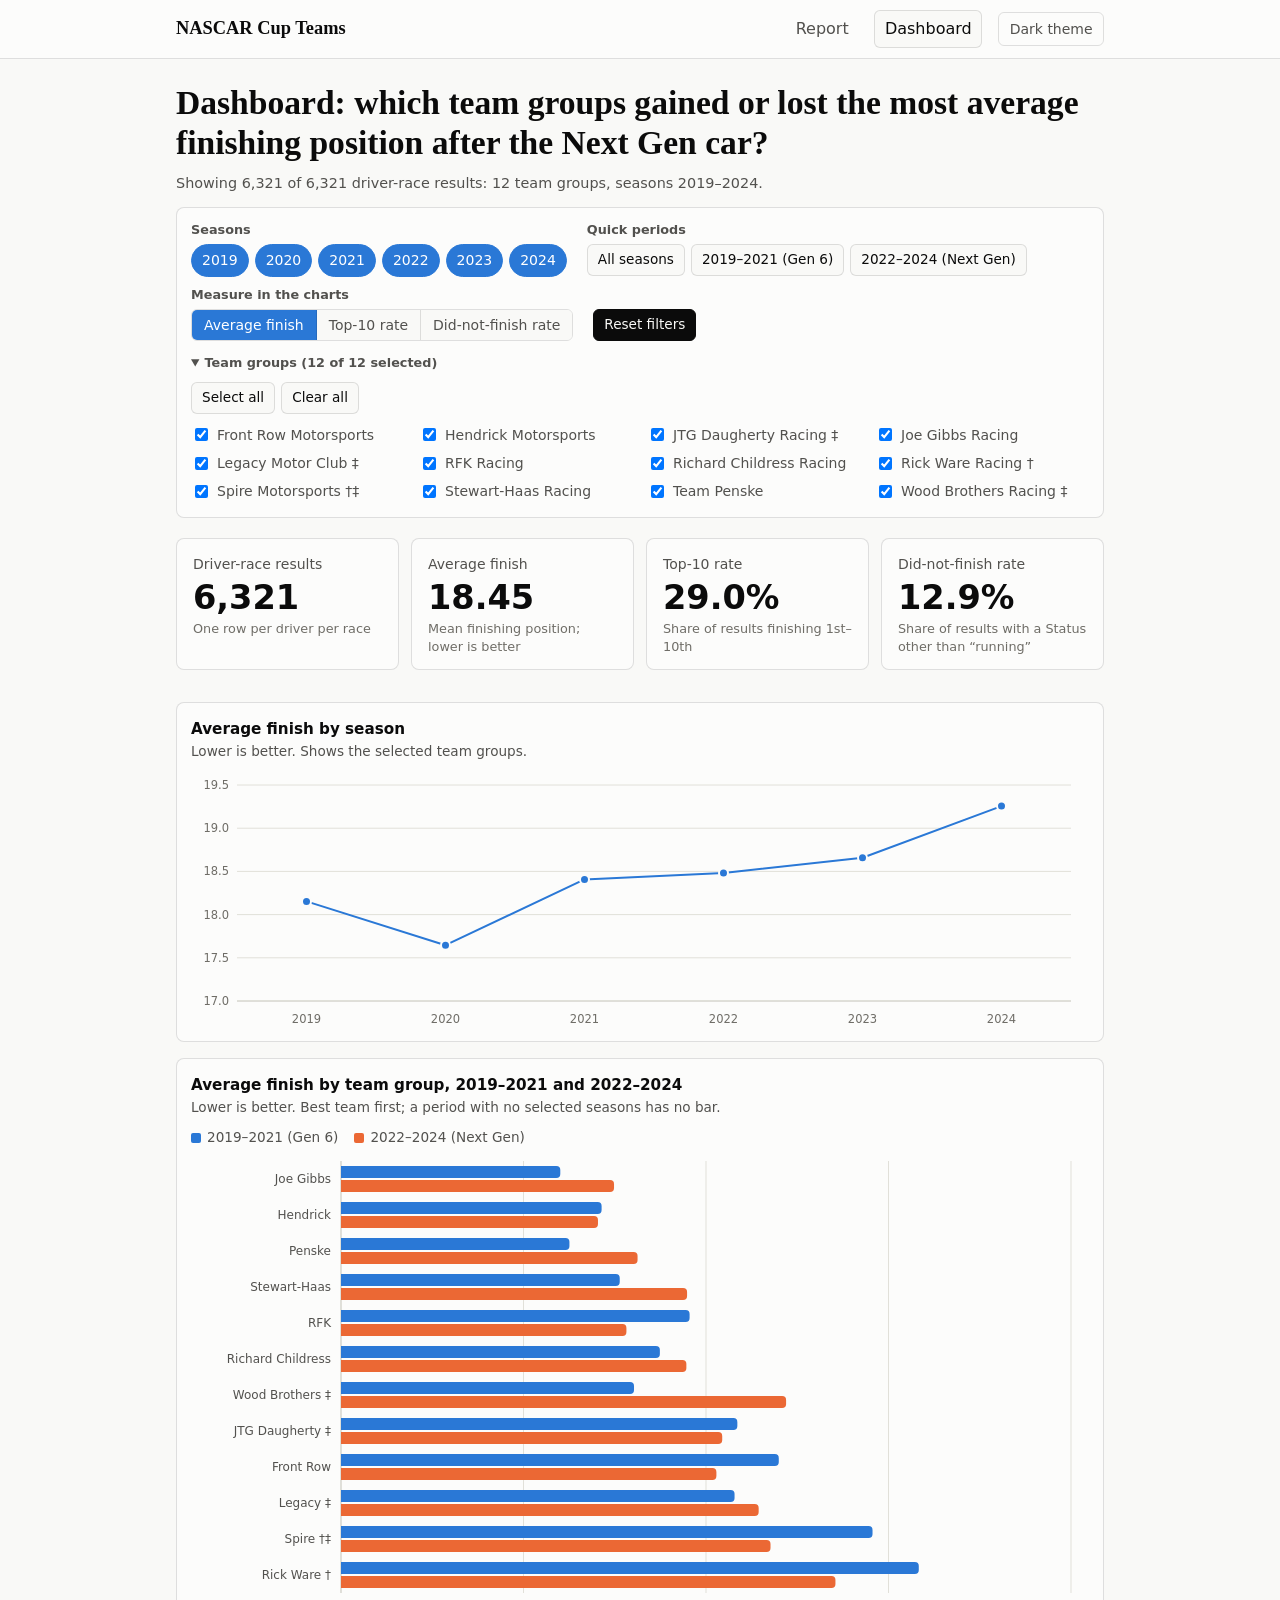
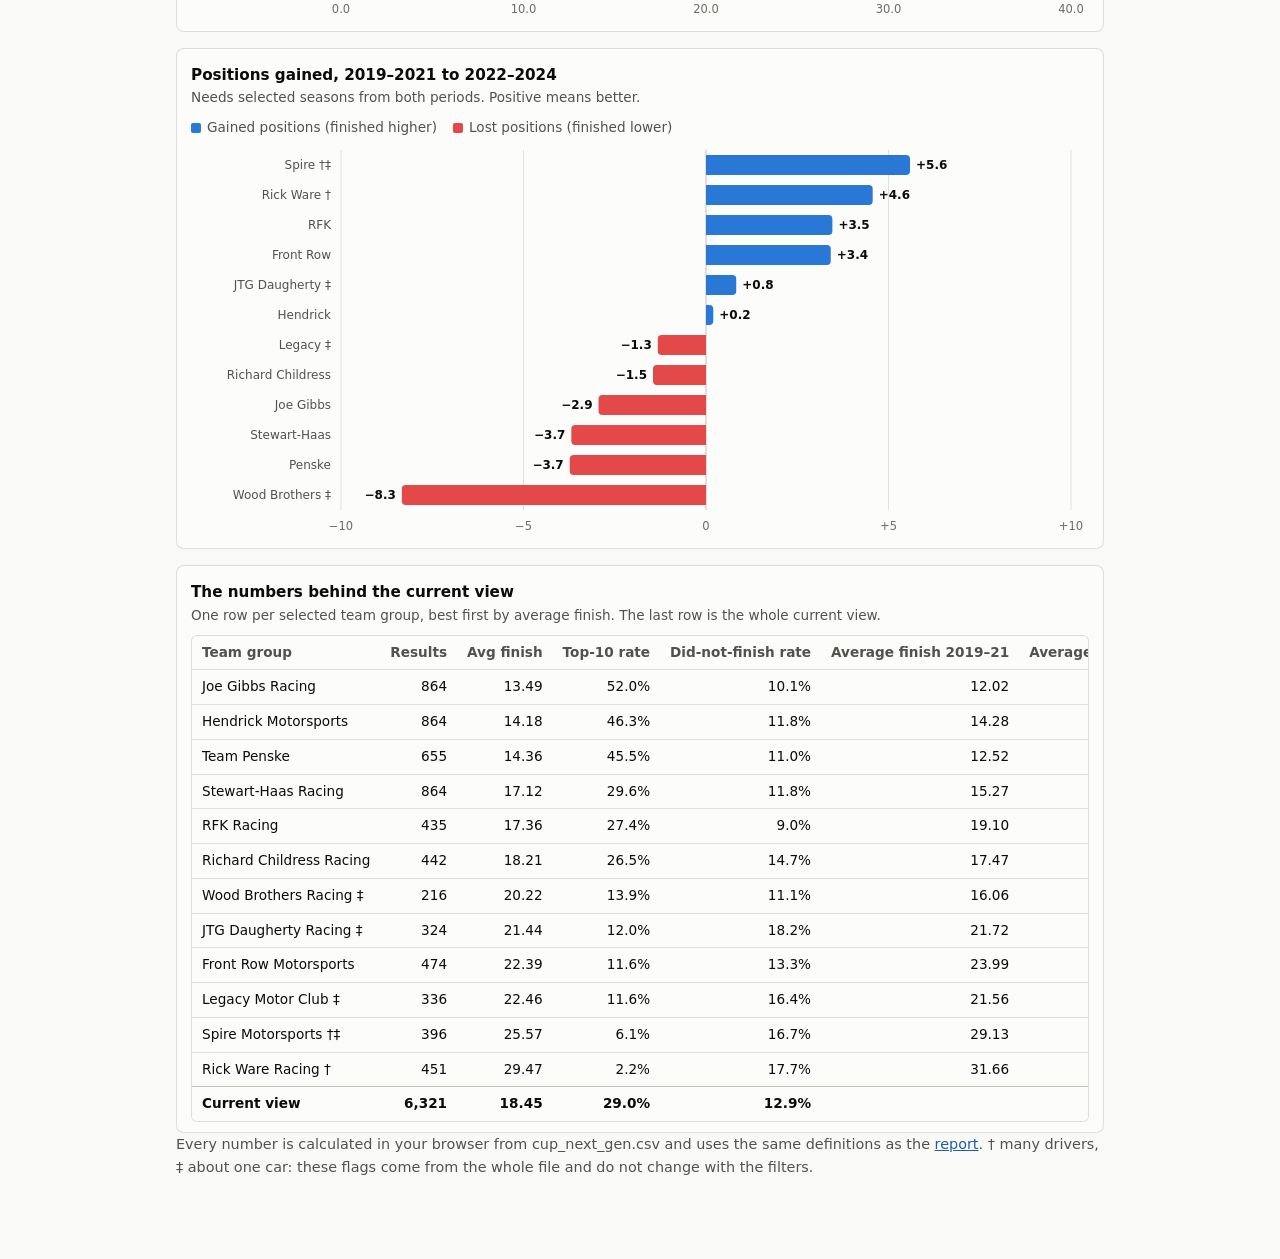
==== dashboard.html @ 0ead7a6e "Add NASCAR Cup team report and dashboard Two-page site (report and dashboard) comparing 12 Cup team " ====
<!doctype html>
<html lang="en">
<head>
  <meta charset="utf-8">
  <meta name="viewport" content="width=device-width, initial-scale=1">
  <title>NASCAR Cup Teams Dashboard, 2019-2024</title>
  <meta name="description" content="Interactive dashboard: filter 6,321 NASCAR Cup driver-race results by season and team group, 2019-2024.">
  <link rel="stylesheet" href="styles.css">
</head>
<body>
  <nav class="nav" aria-label="Main">
    <div class="nav-inner">
      <a class="brand" href="index.html">NASCAR Cup Teams</a>
      <a class="tab" href="index.html">Report</a>
      <a class="tab" href="dashboard.html" aria-current="page">Dashboard</a>
      <button class="theme-btn" id="theme-btn" type="button">Dark theme</button>
    </div>
  </nav>

  <main>
    <h1 id="title">Dashboard: which team groups gained or lost the most average finishing position after the Next Gen car?</h1>
    <p class="dash-note" id="scope" aria-live="polite">Loading&hellip;</p>

    <section class="controls" id="controls" aria-label="Filters"></section>
    <ul class="tiles" id="tiles" aria-label="Summary numbers for the current view"></ul>

    <div class="grid-2">
      <div class="figure">
        <p class="title" id="a-title"></p><p class="subtitle" id="a-sub"></p>
        <div class="chart" id="chart-a"></div>
      </div>
      <div class="figure">
        <p class="title" id="b-title"></p><p class="subtitle" id="b-sub"></p>
        <div class="chart" id="chart-b"></div>
      </div>
      <div class="figure">
        <p class="title" id="c-title"></p><p class="subtitle" id="c-sub"></p>
        <div class="chart" id="chart-c"></div>
      </div>
      <div class="figure">
        <p class="title">The numbers behind the current view</p>
        <p class="subtitle" id="t-sub"></p>
        <div id="table"></div>
      </div>
    </div>
    <p class="note">Every number is calculated in your browser from cup_next_gen.csv and uses the same definitions as the <a href="index.html">report</a>. &dagger; many drivers, &Dagger; about one car: these flags come from the whole file and do not change with the filters.</p>
    <noscript><p class="note">This dashboard calculates every number in your browser from cup_next_gen.csv, so it needs JavaScript turned on.</p></noscript>
  </main>

  <script src="data.js"></script>
  <script src="charts.js"></script>
  <script src="dashboard.js"></script>
</body>
</html>
---- styles.css ----
/* Shared look for index.html and dashboard.html.
   Colors are roles (custom properties); light and dark values swap in one place. */

:root {
  color-scheme: light;
  --bg: #f9f9f7;
  --surface: #fcfcfb;
  --ink: #0b0b0b;
  --ink2: #52514e;
  --muted: #6f6d67;
  --grid: #e1e0d9;
  --axis: #c3c2b7;
  --border: rgba(11, 11, 11, 0.12);
  --link: #1c5cab;
  --series-1: #2a78d6;   /* blue   */
  --series-2: #eb6834;   /* orange */
  --context: #898781;    /* gray for "everyone else" */
  --div-pos: #2a78d6;    /* gained  */
  --div-neg: #e34948;    /* lost    */
  --focus: #2a78d6;
  --serif: Georgia, "Times New Roman", serif;
  --sans: system-ui, -apple-system, "Segoe UI", Roboto, sans-serif;
}

@media (prefers-color-scheme: dark) {
  :root:where(:not([data-theme="light"])) {
    color-scheme: dark;
    --bg: #0d0d0d;
    --surface: #1a1a19;
    --ink: #f0efec;
    --ink2: #c3c2b7;
    --muted: #a4a29b;
    --grid: #2c2c2a;
    --axis: #383835;
    --border: rgba(255, 255, 255, 0.12);
    --link: #86b6ef;
    --series-1: #3987e5;
    --series-2: #d95926;
    --div-pos: #3987e5;
    --div-neg: #e66767;
    --focus: #86b6ef;
  }
}

:root[data-theme="dark"] {
  color-scheme: dark;
  --bg: #0d0d0d;
  --surface: #1a1a19;
  --ink: #f0efec;
  --ink2: #c3c2b7;
  --muted: #a4a29b;
  --grid: #2c2c2a;
  --axis: #383835;
  --border: rgba(255, 255, 255, 0.12);
  --link: #86b6ef;
  --series-1: #3987e5;
  --series-2: #d95926;
  --div-pos: #3987e5;
  --div-neg: #e66767;
  --focus: #86b6ef;
}

* { box-sizing: border-box; }

html { -webkit-text-size-adjust: 100%; }

body {
  margin: 0;
  background: var(--bg);
  color: var(--ink);
  font-family: var(--sans);
  font-size: 1rem;
  line-height: 1.6;
}

a { color: var(--link); }
a:focus-visible, button:focus-visible, summary:focus-visible, input:focus-visible, select:focus-visible, [tabindex]:focus-visible {
  outline: 2px solid var(--focus);
  outline-offset: 2px;
}

/* ---------- navigation ---------- */
.nav {
  background: var(--surface);
  border-bottom: 1px solid var(--border);
}
.nav-inner {
  max-width: 960px;
  margin: 0 auto;
  padding: 0.6rem 16px;
  display: flex;
  align-items: center;
  gap: 1rem;
  flex-wrap: wrap;
}
.brand { font-family: var(--serif); font-size: 1.15rem; font-weight: 700; color: var(--ink); text-decoration: none; margin-right: auto; }
.nav a.tab { color: var(--ink2); text-decoration: none; padding: 0.35rem 0.6rem; border-radius: 6px; }
.nav a.tab[aria-current="page"] { color: var(--ink); background: var(--bg); border: 1px solid var(--border); }
.nav a.tab:hover { color: var(--ink); }
.theme-btn {
  font: inherit; font-size: 0.875rem; color: var(--ink2); background: transparent;
  border: 1px solid var(--border); border-radius: 6px; padding: 0.3rem 0.65rem; cursor: pointer;
}
.theme-btn:hover { color: var(--ink); }

/* ---------- page frame ---------- */
main { max-width: 960px; margin: 0 auto; padding: 24px 16px 64px; }
.narrow { max-width: 720px; }

h1, h2, h3 { font-family: var(--serif); font-weight: 700; line-height: 1.2; margin: 0; }
h1 { font-size: clamp(1.5rem, 3.6vw, 2.1rem); margin-bottom: 0.5rem; }
h2 { font-size: clamp(1.3rem, 3vw, 1.65rem); margin: 0 0 0.6rem; }
h3 { font-size: 1.15rem; margin: 1.5rem 0 0.4rem; }
.byline { color: var(--ink2); margin: 0 0 1.25rem; }
.lede { font-size: 1.1rem; }
p { margin: 0 0 1rem; }
.note { color: var(--ink2); font-size: 0.9rem; }

/* ---------- summary numbers ---------- */
.tiles { display: grid; grid-template-columns: repeat(4, 1fr); gap: 12px; margin: 1.25rem 0 2rem; padding: 0; list-style: none; }
.tile { background: var(--surface); border: 1px solid var(--border); border-radius: 8px; padding: 14px 16px; }
.tile .label { color: var(--ink2); font-size: 0.875rem; margin: 0; }
.tile .value { font-size: clamp(1.6rem, 4vw, 2.1rem); font-weight: 600; line-height: 1.2; margin: 0.15rem 0; }
.tile .sub { color: var(--muted); font-size: 0.8rem; margin: 0; line-height: 1.35; }

/* ---------- findings ---------- */
.finding { border-top: 1px solid var(--border); padding-top: 1.5rem; margin-top: 2rem; }
.finding .num { color: var(--muted); font-size: 0.85rem; margin: 0 0 0.25rem; letter-spacing: 0.02em; }
.figure { background: var(--surface); border: 1px solid var(--border); border-radius: 8px; padding: 14px 14px 10px; margin: 1rem 0; }
.figure .title { font-weight: 600; font-size: 0.95rem; margin: 0; }
.figure .subtitle { color: var(--ink2); font-size: 0.85rem; margin: 0 0 8px; }
.chart { position: relative; width: 100%; }
.chart svg { display: block; width: 100%; height: auto; overflow: visible; }

.legend { display: flex; flex-wrap: wrap; gap: 4px 16px; margin: 0 0 6px; padding: 0; list-style: none; font-size: 0.85rem; color: var(--ink2); }
.legend li { display: inline-flex; align-items: center; gap: 6px; }
.key-line { display: inline-block; width: 16px; height: 2px; border-radius: 1px; }
.key-box { display: inline-block; width: 10px; height: 10px; border-radius: 2px; }

/* ---------- SVG chart parts (colors come from the roles above) ---------- */
.c-grid { stroke: var(--grid); stroke-width: 1; }
.c-axis { stroke: var(--axis); stroke-width: 1; }
.c-tick, .c-cat { fill: var(--muted); font-size: 11.5px; font-family: var(--sans); }
.c-cat { fill: var(--ink2); font-size: 12px; }
.c-label { fill: var(--ink); font-size: 12px; font-family: var(--sans); font-weight: 600; }
.c-dot { stroke: var(--surface); stroke-width: 2; }
.c-cross { stroke: var(--axis); stroke-width: 1; }
.c-bar { outline: none; }
.c-bar .mark { transition: opacity 0.1s; }
.c-bar:hover .mark, .c-bar:focus .mark { opacity: 0.75; }
.c-bar:focus-visible .mark { stroke: var(--ink); stroke-width: 1.5; }
.c-empty { fill: var(--ink2); font-size: 13px; font-family: var(--sans); }

.tip {
  position: fixed; z-index: 20; pointer-events: none; display: none;
  background: var(--surface); color: var(--ink); border: 1px solid var(--border);
  border-radius: 6px; padding: 8px 10px; font-size: 0.85rem; line-height: 1.4;
  box-shadow: 0 4px 14px rgba(0, 0, 0, 0.18); max-width: 260px;
}
.tip .tip-head { color: var(--ink2); margin-bottom: 2px; }
.tip .tip-row { display: flex; align-items: center; gap: 8px; }
.tip .tip-val { font-weight: 700; }
.tip .tip-name { color: var(--ink2); }

/* ---------- tables ("view the numbers") ---------- */
details.numbers { margin: 0.5rem 0 0; }
details.numbers summary { cursor: pointer; color: var(--link); font-size: 0.9rem; padding: 4px 0; }
.table-wrap { overflow-x: auto; margin-top: 6px; border: 1px solid var(--border); border-radius: 6px; background: var(--surface); }
table { border-collapse: collapse; width: 100%; font-size: 0.85rem; }
caption { text-align: left; padding: 8px 10px; color: var(--ink2); }
th, td { padding: 6px 10px; text-align: right; white-space: nowrap; border-top: 1px solid var(--grid); }
th:first-child, td:first-child { text-align: left; }
thead th { border-top: 0; color: var(--ink2); font-weight: 600; background: var(--surface); }
td { font-variant-numeric: tabular-nums; }
tr.total td { font-weight: 700; border-top: 1px solid var(--axis); }

/* ---------- closing section ---------- */
.about h3 { margin-top: 1.6rem; }
.about dl { margin: 0; }
.about dt { font-weight: 600; margin-top: 0.8rem; }
.about dd { margin: 0.1rem 0 0; color: var(--ink2); }
.about code { font-size: 0.9em; background: var(--surface); border: 1px solid var(--border); border-radius: 4px; padding: 0 4px; }

/* ---------- dashboard controls ---------- */
.controls { background: var(--surface); border: 1px solid var(--border); border-radius: 8px; padding: 12px 14px; display: grid; gap: 12px; margin-bottom: 16px; }
.control-row { display: flex; flex-wrap: wrap; gap: 8px 20px; align-items: flex-start; }
.control-group { display: flex; flex-direction: column; gap: 4px; min-width: 0; }
.control-group > .glabel { font-size: 0.8rem; color: var(--ink2); font-weight: 600; }
.chips { display: flex; flex-wrap: wrap; gap: 6px; }
.chip { position: relative; }
.chip input { position: absolute; opacity: 0; inset: 0; width: 100%; height: 100%; margin: 0; cursor: pointer; }
.chip span { display: inline-block; padding: 4px 10px; border: 1px solid var(--border); border-radius: 999px; font-size: 0.875rem; color: var(--ink2); background: var(--bg); }
.chip input:checked + span { background: var(--series-1); border-color: var(--series-1); color: #fff; }
.chip input:focus-visible + span { outline: 2px solid var(--focus); outline-offset: 2px; }
.btn { font: inherit; font-size: 0.85rem; color: var(--ink); background: var(--bg); border: 1px solid var(--border); border-radius: 6px; padding: 4px 10px; cursor: pointer; }
.btn:hover { border-color: var(--axis); }
.btn.primary { background: var(--ink); color: var(--bg); border-color: var(--ink); }
.team-grid { display: grid; grid-template-columns: repeat(auto-fill, minmax(210px, 1fr)); gap: 2px 14px; }
.team-grid label { display: flex; align-items: center; gap: 6px; font-size: 0.875rem; color: var(--ink2); padding: 2px 0; }
details.teams > summary { cursor: pointer; font-size: 0.8rem; font-weight: 600; color: var(--ink2); }
.seg { display: inline-flex; border: 1px solid var(--border); border-radius: 6px; overflow: hidden; }
.seg label { position: relative; }
.seg input { position: absolute; opacity: 0; inset: 0; width: 100%; height: 100%; margin: 0; cursor: pointer; }
.seg span { display: block; padding: 4px 12px; font-size: 0.875rem; color: var(--ink2); background: var(--bg); border-right: 1px solid var(--border); }
.seg label:last-child span { border-right: 0; }
.seg input:checked + span { background: var(--series-1); color: #fff; }
.seg input:focus-visible + span { outline: 2px solid var(--focus); outline-offset: -2px; }

.grid-2 { display: grid; grid-template-columns: minmax(0, 1fr); gap: 16px; }
.grid-2 > * { min-width: 0; }
.grid-2 .figure { margin: 0; }
.dash-note { color: var(--ink2); font-size: 0.9rem; margin: 0 0 12px; }
.dim { opacity: 0.55; }

@media (max-width: 720px) {
  .tiles { grid-template-columns: repeat(2, 1fr); }
}
@media (prefers-reduced-motion: reduce) {
  * { transition: none !important; }
}
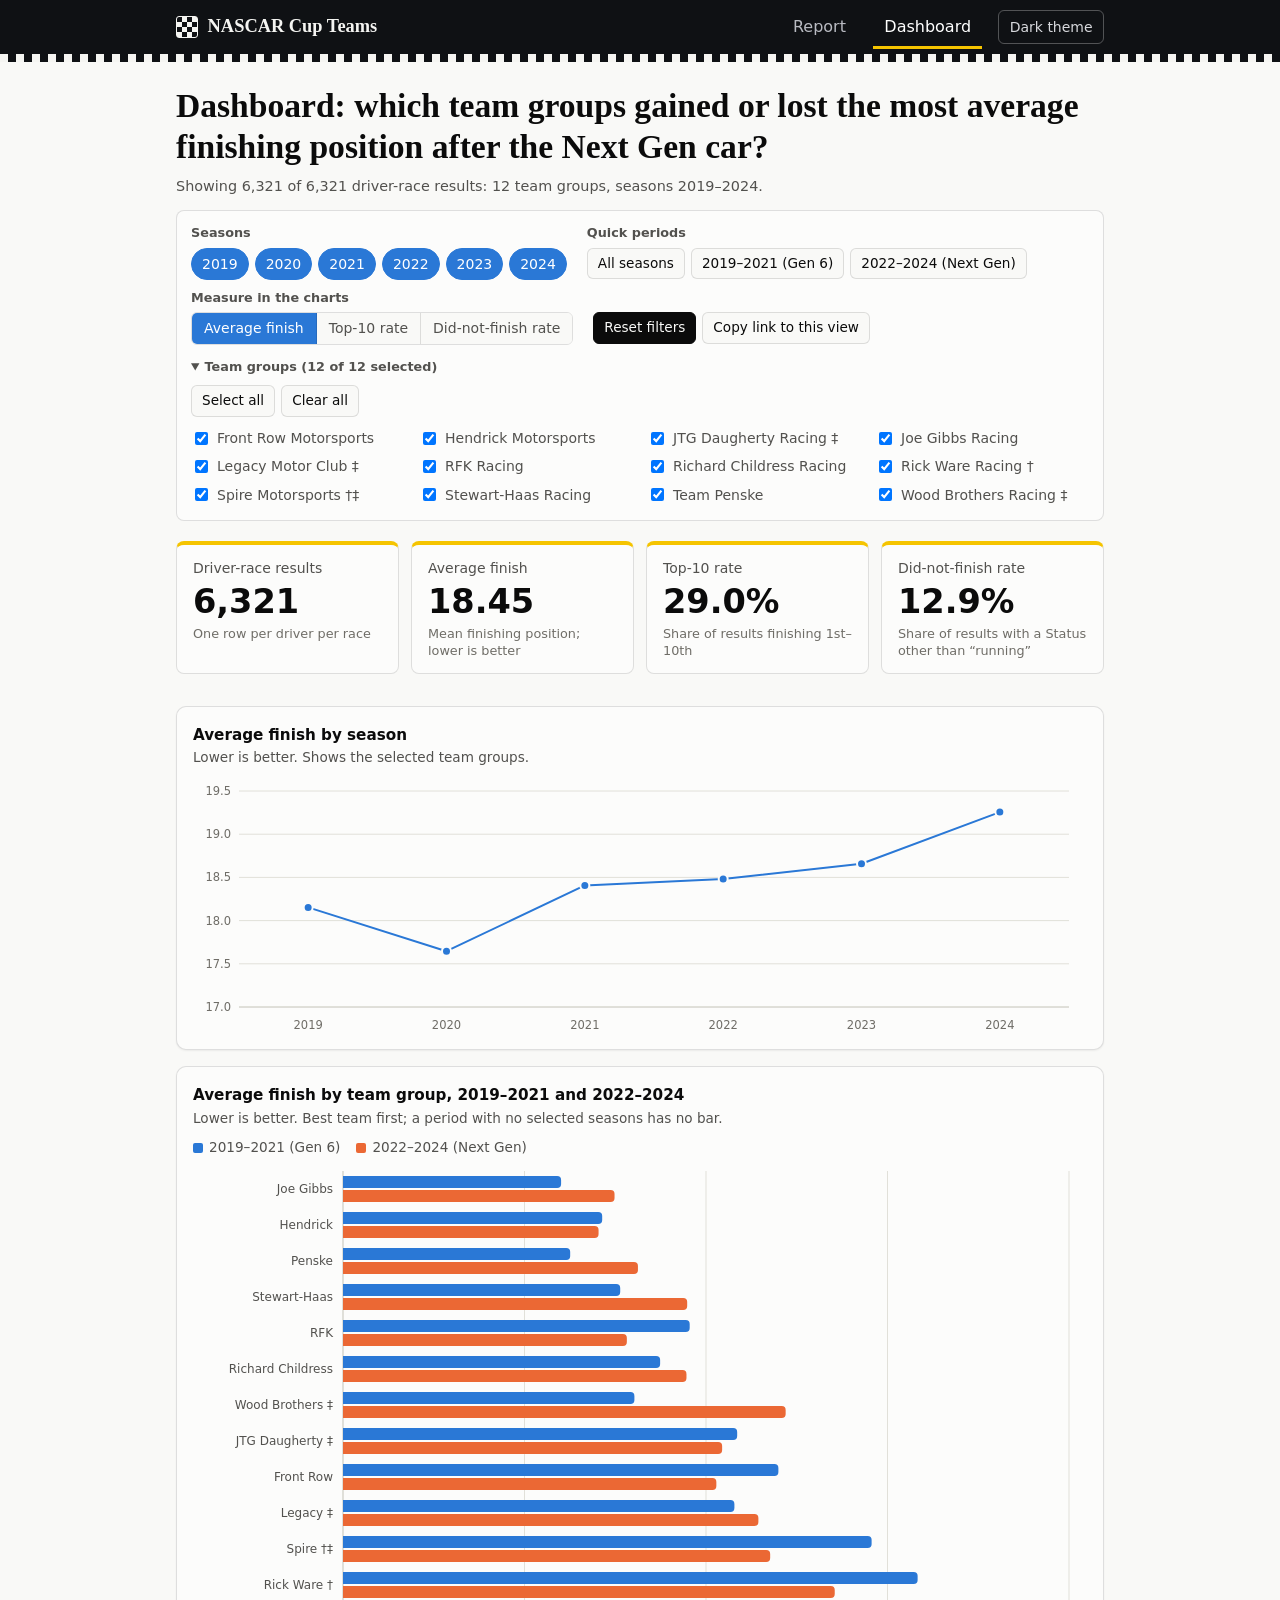
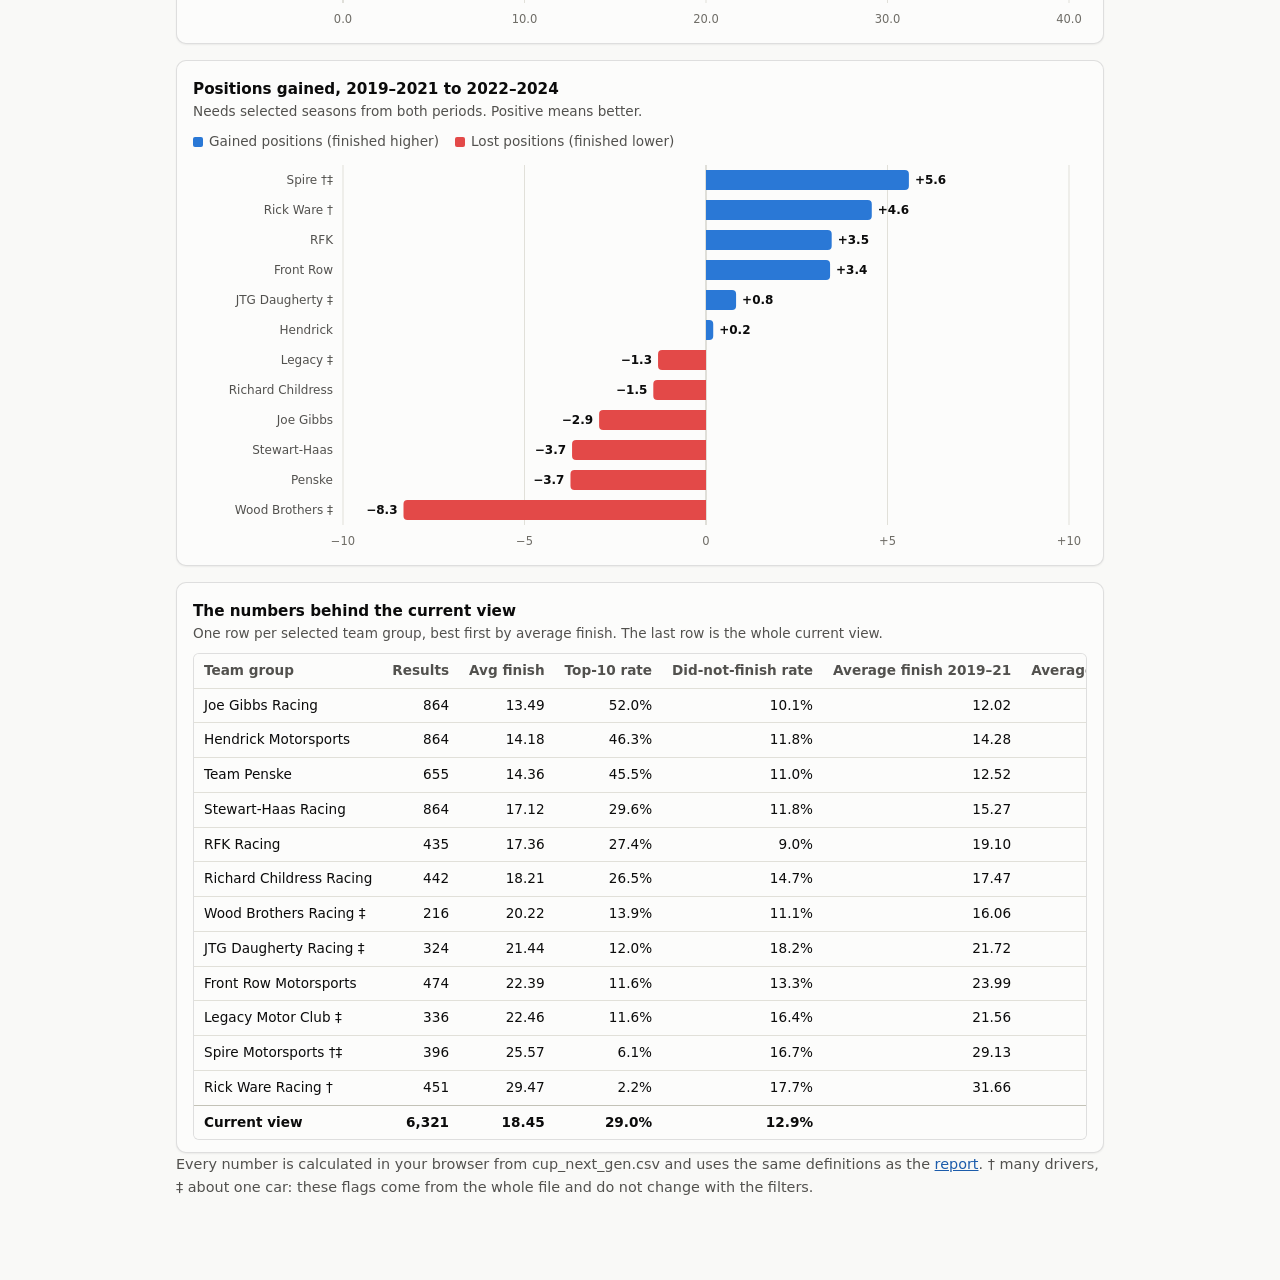
==== commit ce530d3d: "Redesign: racing look, racetrack homepage, search and spotlight Adds a racetrack where 12 team cars " ====
--- a/dashboard.html
+++ b/dashboard.html
@@ -10,12 +10,13 @@
 <body>
   <nav class="nav" aria-label="Main">
     <div class="nav-inner">
-      <a class="brand" href="index.html">NASCAR Cup Teams</a>
+      <a class="brand" href="index.html" aria-label="NASCAR Cup Teams, home">NASCAR Cup Teams</a>
       <a class="tab" href="index.html">Report</a>
       <a class="tab" href="dashboard.html" aria-current="page">Dashboard</a>
       <button class="theme-btn" id="theme-btn" type="button">Dark theme</button>
     </div>
   </nav>
+  <div class="stripe" aria-hidden="true"></div>
 
   <main>
     <h1 id="title">Dashboard: which team groups gained or lost the most average finishing position after the Next Gen car?</h1>
--- a/styles.css
+++ b/styles.css
@@ -18,6 +18,7 @@
   --div-pos: #2a78d6;    /* gained  */
   --div-neg: #e34948;    /* lost    */
   --focus: #2a78d6;
+  --accent: #f5c400;     /* flag yellow: decoration and highlights only, never data */
   --serif: Georgia, "Times New Roman", serif;
   --sans: system-ui, -apple-system, "Segoe UI", Roboto, sans-serif;
 }
@@ -81,27 +82,33 @@
 
 /* ---------- navigation ---------- */
 .nav {
-  background: var(--surface);
-  border-bottom: 1px solid var(--border);
+  background: #0f1114;           /* asphalt band in both themes */
+  position: sticky; top: 0; z-index: 30;
 }
 .nav-inner {
   max-width: 960px;
   margin: 0 auto;
-  padding: 0.6rem 16px;
+  padding: 0.35rem 16px;
   display: flex;
   align-items: center;
-  gap: 1rem;
+  gap: 0.5rem 1rem;
   flex-wrap: wrap;
 }
-.brand { font-family: var(--serif); font-size: 1.15rem; font-weight: 700; color: var(--ink); text-decoration: none; margin-right: auto; }
-.nav a.tab { color: var(--ink2); text-decoration: none; padding: 0.35rem 0.6rem; border-radius: 6px; }
-.nav a.tab[aria-current="page"] { color: var(--ink); background: var(--bg); border: 1px solid var(--border); }
-.nav a.tab:hover { color: var(--ink); }
+.brand { display: inline-flex; align-items: center; gap: 0.6rem; font-family: var(--serif); font-size: 1.15rem; font-weight: 700; color: #f5f5f2; text-decoration: none; margin-right: auto; }
+.brand::before {                 /* a tiny checkered flag */
+  content: ""; width: 20px; height: 20px; border-radius: 3px; border: 1px solid #f5f5f2;
+  background: repeating-conic-gradient(#f5f5f2 0 25%, #0f1114 0 50%) 0 0 / 10px 10px;
+}
+.nav a.tab { color: #b9bbc2; text-decoration: none; padding: 0.55rem 0.7rem; border-radius: 0; box-shadow: inset 0 -3px 0 transparent; }
+.nav a.tab[aria-current="page"] { color: #fff; box-shadow: inset 0 -3px 0 var(--accent); }
+.nav a.tab:hover { color: #fff; }
+.nav a:focus-visible, .nav button:focus-visible { outline-color: var(--accent); }
 .theme-btn {
-  font: inherit; font-size: 0.875rem; color: var(--ink2); background: transparent;
-  border: 1px solid var(--border); border-radius: 6px; padding: 0.3rem 0.65rem; cursor: pointer;
-}
-.theme-btn:hover { color: var(--ink); }
+  font: inherit; font-size: 0.875rem; color: #d7d8dc; background: transparent;
+  border: 1px solid rgba(255, 255, 255, 0.28); border-radius: 6px; padding: 0.3rem 0.65rem; cursor: pointer;
+}
+.theme-btn:hover { color: #fff; border-color: rgba(255, 255, 255, 0.5); }
+.stripe { height: 8px; background: repeating-conic-gradient(#0f1114 0 25%, #f5f5f2 0 50%) 0 0 / 16px 16px; }
 
 /* ---------- page frame ---------- */
 main { max-width: 960px; margin: 0 auto; padding: 24px 16px 64px; }
@@ -118,7 +125,7 @@
 
 /* ---------- summary numbers ---------- */
 .tiles { display: grid; grid-template-columns: repeat(4, 1fr); gap: 12px; margin: 1.25rem 0 2rem; padding: 0; list-style: none; }
-.tile { background: var(--surface); border: 1px solid var(--border); border-radius: 8px; padding: 14px 16px; }
+.tile { background: var(--surface); border: 1px solid var(--border); border-top: 4px solid var(--accent); border-radius: 8px; padding: 12px 16px 14px; }
 .tile .label { color: var(--ink2); font-size: 0.875rem; margin: 0; }
 .tile .value { font-size: clamp(1.6rem, 4vw, 2.1rem); font-weight: 600; line-height: 1.2; margin: 0.15rem 0; }
 .tile .sub { color: var(--muted); font-size: 0.8rem; margin: 0; line-height: 1.35; }
@@ -126,7 +133,7 @@
 /* ---------- findings ---------- */
 .finding { border-top: 1px solid var(--border); padding-top: 1.5rem; margin-top: 2rem; }
 .finding .num { color: var(--muted); font-size: 0.85rem; margin: 0 0 0.25rem; letter-spacing: 0.02em; }
-.figure { background: var(--surface); border: 1px solid var(--border); border-radius: 8px; padding: 14px 14px 10px; margin: 1rem 0; }
+.figure { background: var(--surface); border: 1px solid var(--border); border-radius: 10px; padding: 16px 16px 12px; margin: 1rem 0; box-shadow: 0 1px 2px rgba(0, 0, 0, 0.06); }
 .figure .title { font-weight: 600; font-size: 0.95rem; margin: 0; }
 .figure .subtitle { color: var(--ink2); font-size: 0.85rem; margin: 0 0 8px; }
 .chart { position: relative; width: 100%; }
@@ -212,9 +219,99 @@
 .dash-note { color: var(--ink2); font-size: 0.9rem; margin: 0 0 12px; }
 .dim { opacity: 0.55; }
 
+/* ---------- headline kicker, scroll reveal ---------- */
+.kicker { display: inline-block; margin: 0 0 0.6rem; padding: 2px 10px; font-size: 0.78rem; font-weight: 700; letter-spacing: 0.08em; text-transform: uppercase; color: #0f1114; background: var(--accent); border-radius: 3px; }
+.js-reveal .reveal { opacity: 0; transform: translateY(18px); transition: opacity 0.6s ease, transform 0.6s ease; }
+.js-reveal .reveal.in { opacity: 1; transform: none; }
+.sr-only { position: absolute; width: 1px; height: 1px; overflow: hidden; clip: rect(0 0 0 0); white-space: nowrap; }
+
+/* ---------- racetrack panel (dark in both themes) ---------- */
+.race {
+  --bg: #0e1013; --surface: #171a1f; --ink: #f2f2ef; --ink2: #c9cac4; --muted: #9b9c96;
+  --grid: #2a2d33; --axis: #3b3f46; --border: rgba(255, 255, 255, 0.14); --link: #86b6ef;
+  --series-1: #3987e5; --series-2: #d95926; --context: #a09f98; --focus: #ffd633;
+  color-scheme: dark; color: var(--ink);
+  background: linear-gradient(180deg, #15181d 0%, #0e1013 100%);
+  border: 1px solid rgba(255, 255, 255, 0.08); border-radius: 14px;
+  padding: 20px; margin: 1.75rem 0 2rem;
+}
+.race h2 { color: #fff; margin-bottom: 0.25rem; }
+.race .note { color: var(--ink2); margin: 0 0 14px; }
+.race-controls { display: flex; flex-wrap: wrap; gap: 10px 14px; align-items: center; margin-bottom: 14px; }
+.race .seg { flex-wrap: wrap; }
+.race .seg span { padding: 5px 11px; }
+.race .btn { background: #1d2127; color: var(--ink); border-color: rgba(255, 255, 255, 0.2); }
+.race .btn[aria-pressed="true"] { background: var(--accent); color: #0f1114; border-color: var(--accent); }
+.race-body { display: grid; grid-template-columns: minmax(0, 1.7fr) minmax(220px, 1fr); gap: 18px; align-items: start; }
+.track-wrap svg { display: block; width: 100%; height: auto; }
+.track-asphalt { fill: none; stroke: #2a2d33; }
+.track-edge { fill: none; stroke: #e7e7e1; }
+.track-center { fill: none; stroke: #6c707a; stroke-width: 2; stroke-dasharray: 10 14; }
+.infield { fill: rgba(255, 255, 255, 0.025); }
+.year-big { fill: #fff; font-family: var(--serif); font-weight: 700; text-anchor: middle; }
+.year-cap { fill: #b9bbc2; font-family: var(--sans); text-anchor: middle; }
+.car { cursor: pointer; transition: opacity 0.2s; }
+.car.dim { opacity: 0.32; }
+.car-body { stroke: #fff; stroke-width: 1.6; }
+.car-glass { fill: rgba(10, 12, 16, 0.78); }
+.pill-bg { fill: rgba(10, 12, 16, 0.9); stroke-width: 2; }
+.pill-text { fill: #fff; font-family: var(--sans); font-weight: 700; text-anchor: middle; dominant-baseline: central; pointer-events: none; }
+.car.sel .pill-bg { stroke: var(--accent) !important; stroke-width: 3.2; }
+.car.hot .pill-bg { stroke: #fff !important; stroke-width: 3; }
+.car:focus { outline: none; }
+.car:focus-visible .pill-bg { stroke: var(--accent) !important; stroke-width: 3.5; }
+.board { list-style: none; margin: 0; padding: 0; display: grid; gap: 4px; }
+.board-row {
+  display: grid; grid-template-columns: 1.6rem 1.7rem 1fr auto; gap: 8px; align-items: center; width: 100%;
+  font: inherit; font-size: 0.9rem; color: var(--ink); text-align: left; cursor: pointer;
+  background: #171a1f; border: 1px solid transparent; border-radius: 8px; padding: 5px 10px;
+}
+.board-row:hover, .board-row.hot { border-color: rgba(255, 255, 255, 0.35); }
+.board-row.sel { border-color: var(--accent); background: #1d2127; }
+.board-row .rk { color: var(--muted); font-variant-numeric: tabular-nums; }
+.board-row .vl { font-variant-numeric: tabular-nums; font-weight: 700; }
+.badge { display: inline-flex; align-items: center; justify-content: center; width: 1.7rem; height: 1.7rem; border-radius: 50%; font-size: 0.62rem; font-weight: 800; color: #fff; letter-spacing: 0; border: 2px solid rgba(255, 255, 255, 0.85); overflow: hidden; }
+.badge img { width: 100%; height: 100%; object-fit: contain; background: #fff; }
+.combo { position: relative; }
+.combo input {
+  font: inherit; font-size: 0.9rem; color: var(--ink); background: #1d2127; width: 15rem; max-width: 100%;
+  border: 1px solid rgba(255, 255, 255, 0.25); border-radius: 6px; padding: 5px 10px;
+}
+.combo input::placeholder { color: var(--muted); }
+.combo ul {
+  position: absolute; z-index: 15; left: 0; right: 0; top: calc(100% + 4px); margin: 0; padding: 4px; list-style: none;
+  background: #1d2127; border: 1px solid rgba(255, 255, 255, 0.25); border-radius: 8px; max-height: 14rem; overflow-y: auto;
+  box-shadow: 0 10px 24px rgba(0, 0, 0, 0.5);
+}
+.combo li { padding: 5px 8px; border-radius: 5px; cursor: pointer; font-size: 0.9rem; }
+.combo li[aria-selected="true"], .combo li:hover { background: #2a2f37; }
+.spot { margin-top: 16px; }
+.spot-card { background: #171a1f; border: 1px solid rgba(255, 255, 255, 0.14); border-top: 4px solid var(--accent); border-radius: 10px; padding: 14px 16px; }
+.spot-head { display: flex; align-items: center; gap: 10px; flex-wrap: wrap; margin-bottom: 6px; }
+.spot-head h3 { margin: 0; font-size: 1.25rem; color: #fff; }
+.spot-head .btn { margin-left: auto; }
+.spot-card p { color: var(--ink2); margin: 0 0 10px; }
+.spot-stats { display: grid; grid-template-columns: repeat(auto-fit, minmax(150px, 1fr)); gap: 8px 14px; margin: 0 0 10px; }
+.spot-stats div { background: #1d2127; border-radius: 6px; padding: 6px 10px; }
+.spot-stats dt { color: var(--muted); font-size: 0.75rem; }
+.spot-stats dd { margin: 0; font-weight: 700; font-size: 1rem; }
+.spot-chart { margin-top: 6px; }
+.spot-empty { color: var(--muted); font-size: 0.9rem; margin: 0; }
+
+@media (max-width: 900px) {
+  .race-body { grid-template-columns: 1fr; }
+  .board { grid-template-columns: repeat(auto-fit, minmax(270px, 1fr)); }
+}
 @media (max-width: 720px) {
   .tiles { grid-template-columns: repeat(2, 1fr); }
+  .race { padding: 14px; }
+}
+@media (max-width: 520px) {
+  .brand { font-size: 0; gap: 0; }          /* keep the checkered-flag icon; the link still has an aria-label */
+  .brand::before { width: 24px; height: 24px; }
+  .nav-inner { gap: 0.25rem 0.5rem; }
 }
 @media (prefers-reduced-motion: reduce) {
   * { transition: none !important; }
-}
+  .js-reveal .reveal { opacity: 1; transform: none; }
+}
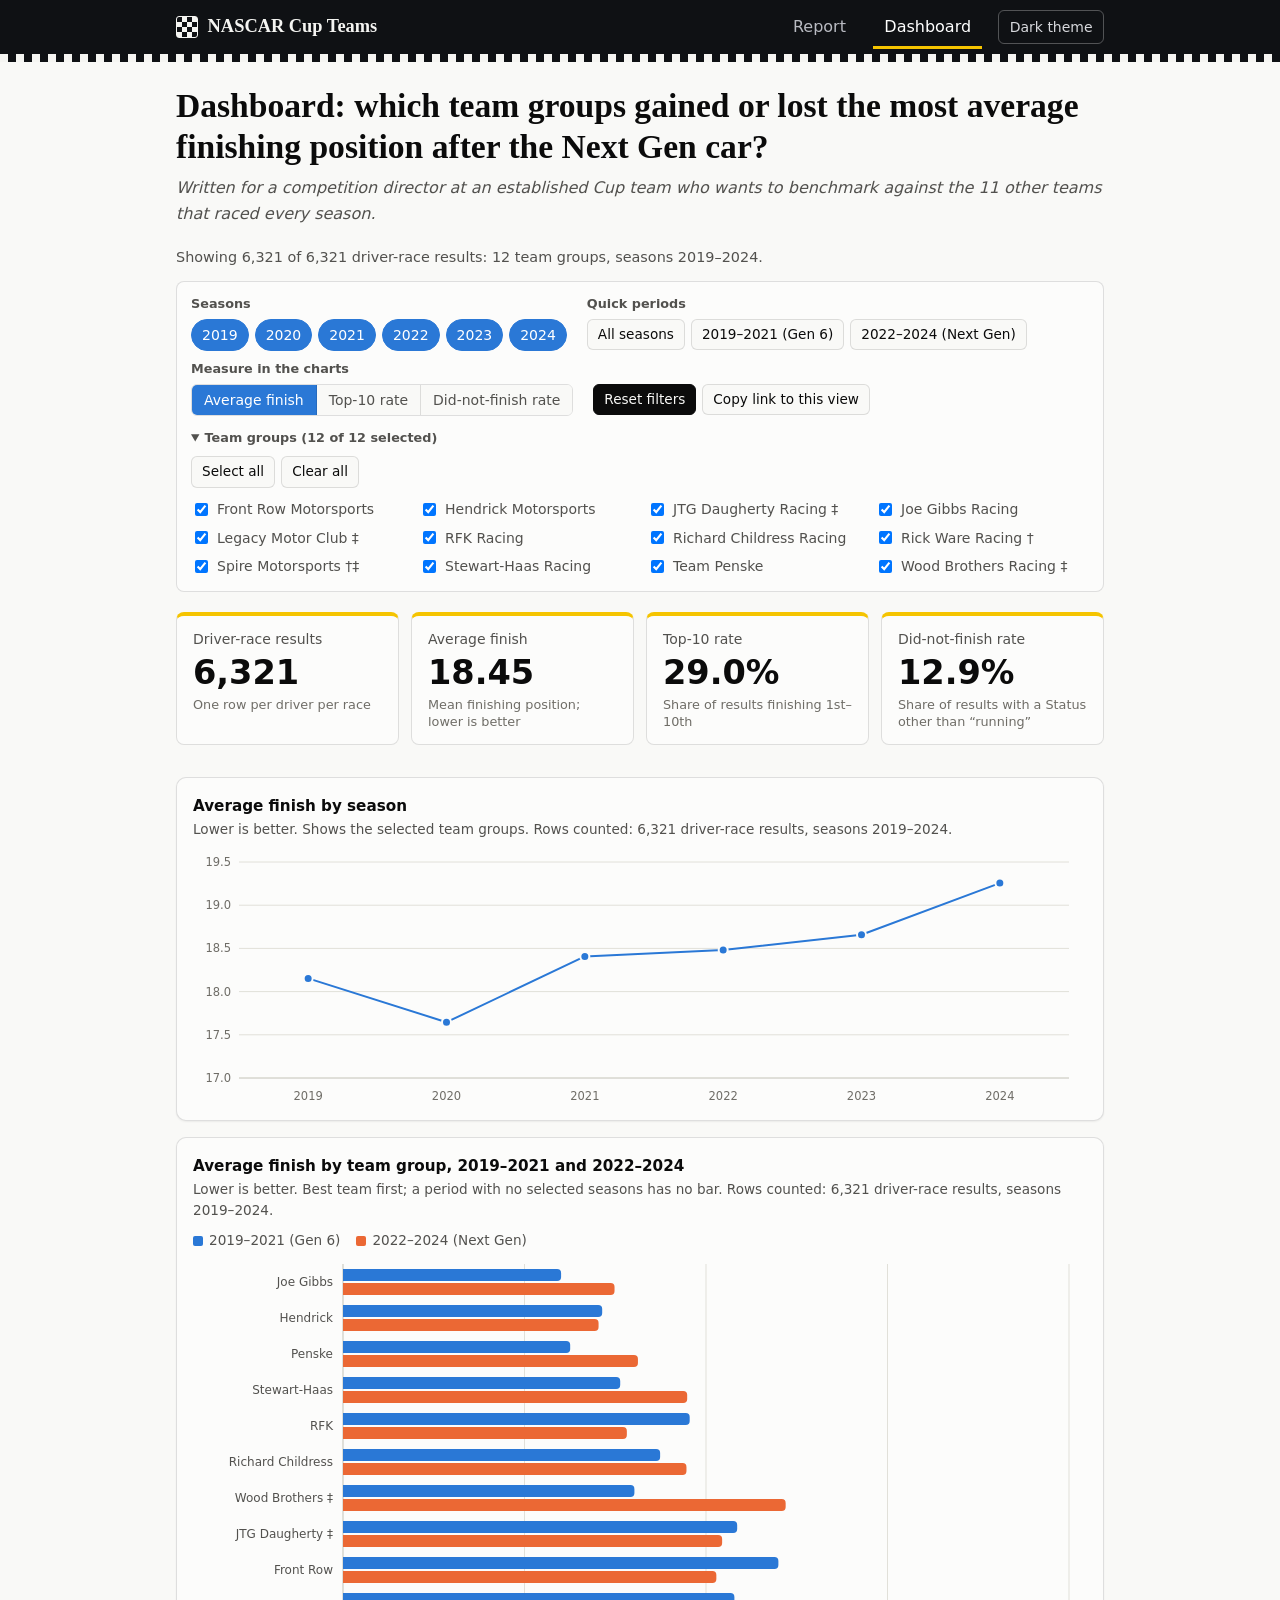
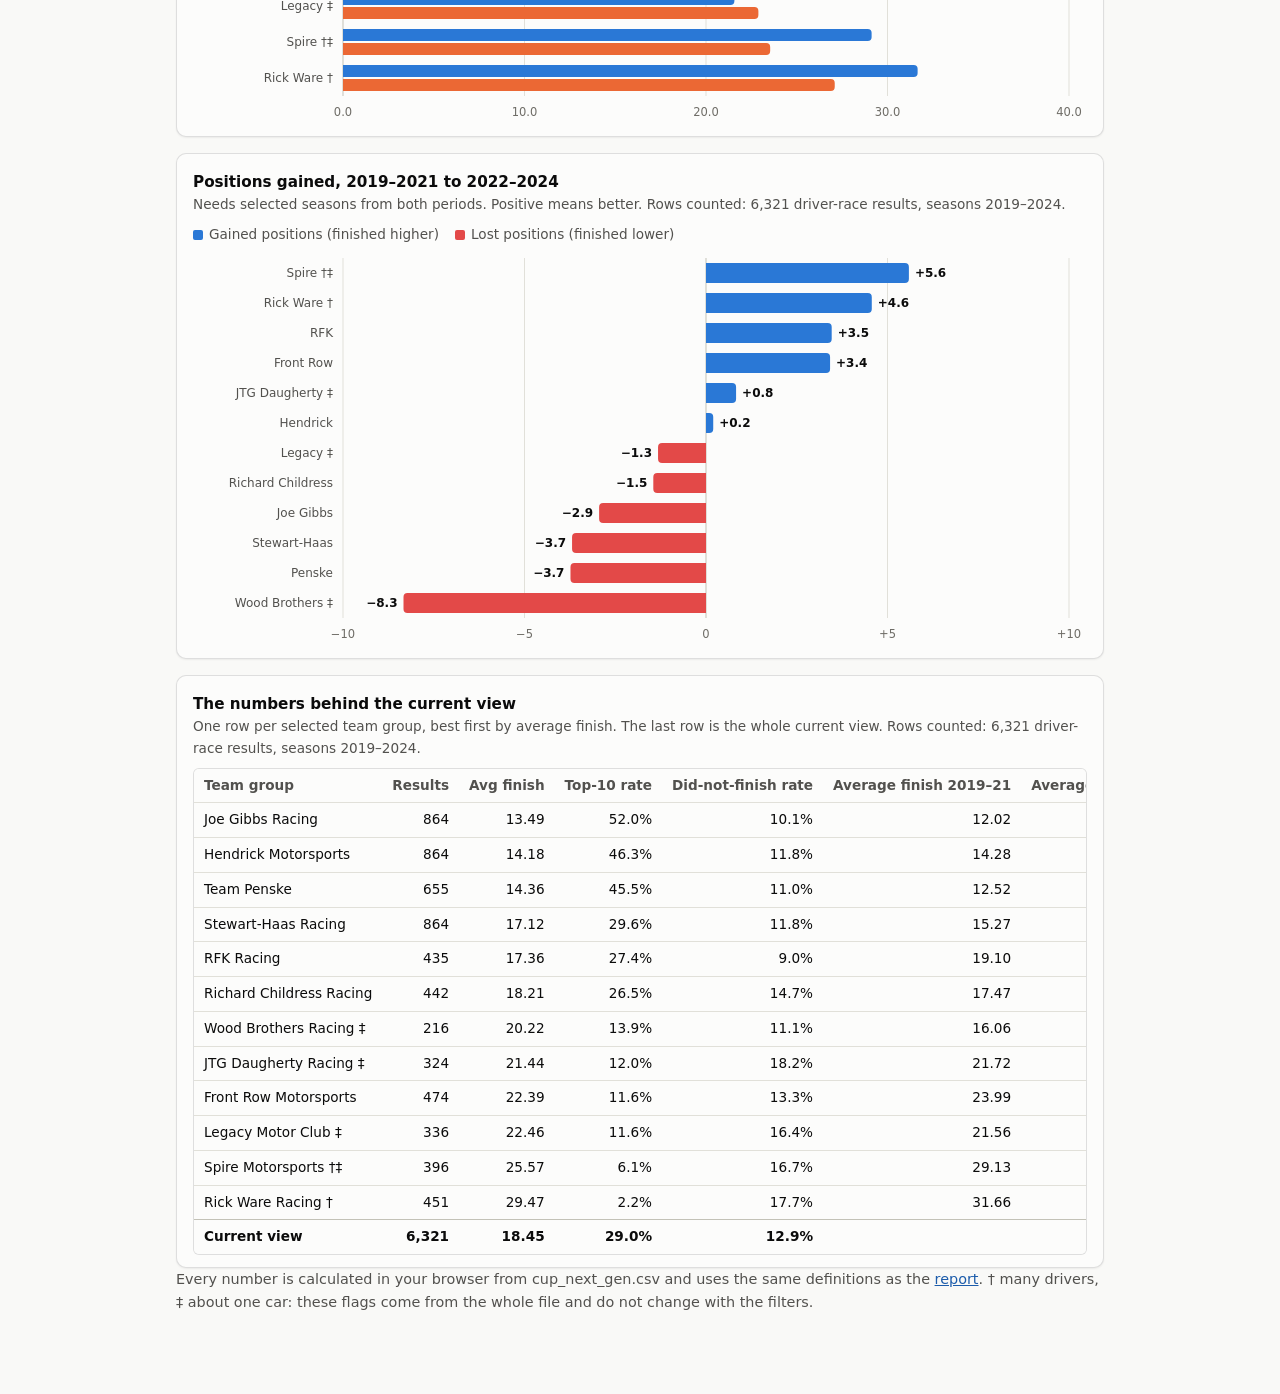
==== commit b0faa94b: "Meet the project sheet: name the reader, one opening paragraph, rows counted on every chart Names th" ====
--- a/dashboard.html
+++ b/dashboard.html
@@ -20,6 +20,7 @@
 
   <main>
     <h1 id="title">Dashboard: which team groups gained or lost the most average finishing position after the Next Gen car?</h1>
+    <p class="reader">Written for a competition director at an established Cup team who wants to benchmark against the 11 other teams that raced every season.</p>
     <p class="dash-note" id="scope" aria-live="polite">Loading&hellip;</p>
 
     <section class="controls" id="controls" aria-label="Filters"></section>
--- a/styles.css
+++ b/styles.css
@@ -118,7 +118,9 @@
 h1 { font-size: clamp(1.5rem, 3.6vw, 2.1rem); margin-bottom: 0.5rem; }
 h2 { font-size: clamp(1.3rem, 3vw, 1.65rem); margin: 0 0 0.6rem; }
 h3 { font-size: 1.15rem; margin: 1.5rem 0 0.4rem; }
-.byline { color: var(--ink2); margin: 0 0 1.25rem; }
+.byline { color: var(--ink2); margin: 0 0 0.25rem; }
+.reader { color: var(--ink2); font-style: italic; margin: 0 0 1.25rem; }
+.figure .rows { margin: 4px 0 6px; font-size: 0.8rem; }
 .lede { font-size: 1.1rem; }
 p { margin: 0 0 1rem; }
 .note { color: var(--ink2); font-size: 0.9rem; }
